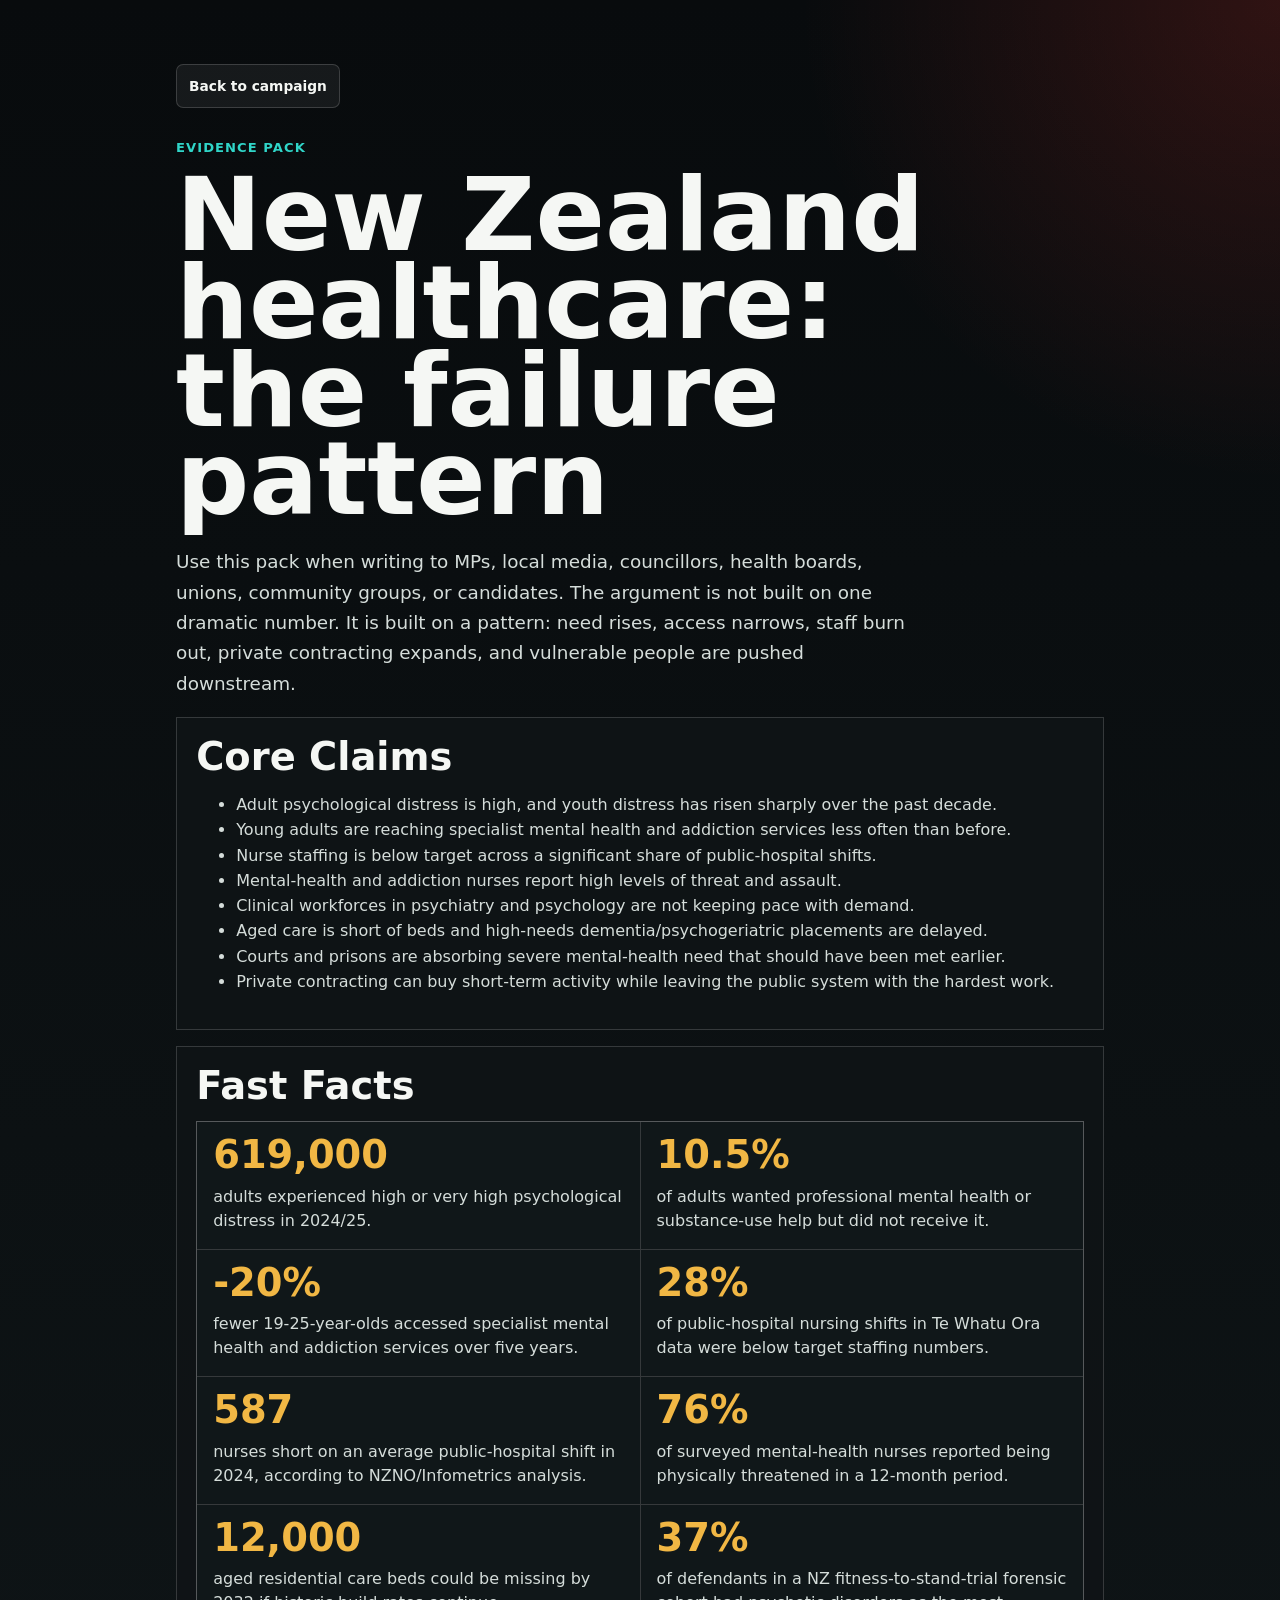
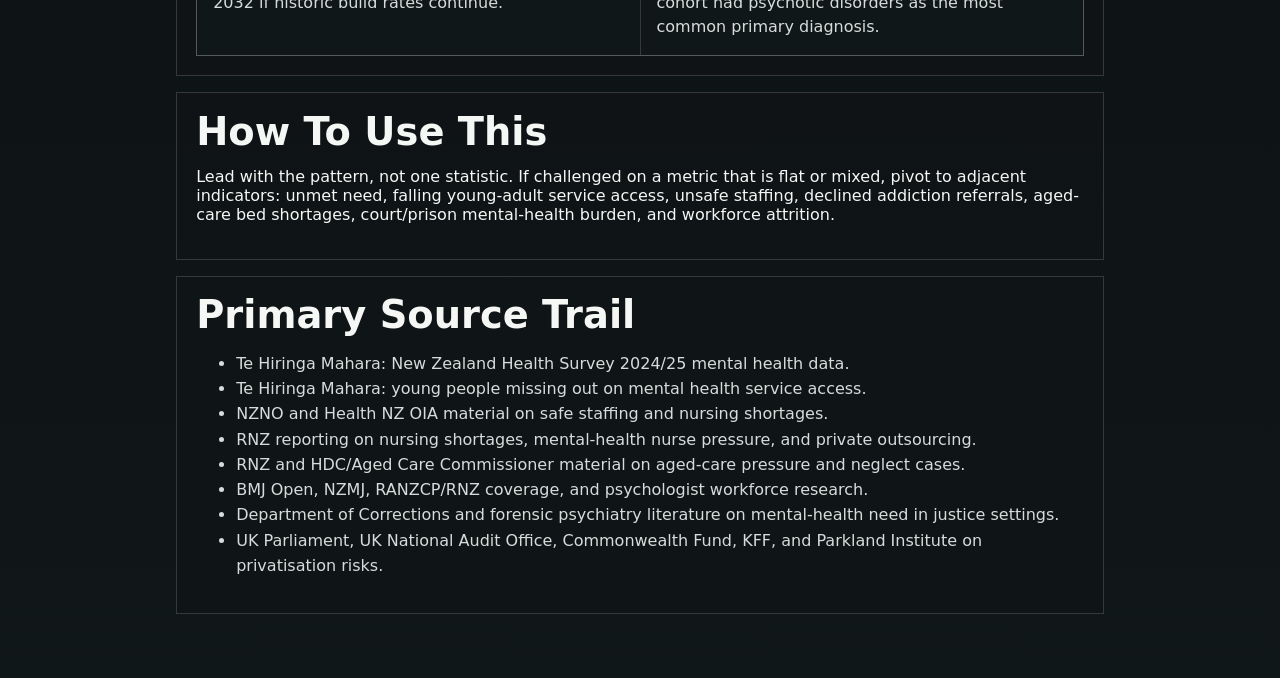
==== toolkit/evidence-pack.html @ 7e487094 "Initial healthcare awareness site" ====
<!doctype html>
<html lang="en-NZ">
  <head>
    <meta charset="utf-8" />
    <meta name="viewport" content="width=device-width, initial-scale=1" />
    <title>Evidence Pack | Code Red Aotearoa</title>
    <link rel="stylesheet" href="../styles.css" />
  </head>
  <body class="toolkit-page">
    <main class="toolkit-doc">
      <a class="back-link" href="../index.html#act">Back to campaign</a>
      <p class="section-kicker">Evidence pack</p>
      <h1>New Zealand healthcare: the failure pattern</h1>
      <p class="toolkit-lede">
        Use this pack when writing to MPs, local media, councillors, health boards, unions, community groups, or
        candidates. The argument is not built on one dramatic number. It is built on a pattern: need rises, access
        narrows, staff burn out, private contracting expands, and vulnerable people are pushed downstream.
      </p>

      <section class="toolkit-section">
        <h2>Core Claims</h2>
        <ul>
          <li>Adult psychological distress is high, and youth distress has risen sharply over the past decade.</li>
          <li>Young adults are reaching specialist mental health and addiction services less often than before.</li>
          <li>Nurse staffing is below target across a significant share of public-hospital shifts.</li>
          <li>Mental-health and addiction nurses report high levels of threat and assault.</li>
          <li>Clinical workforces in psychiatry and psychology are not keeping pace with demand.</li>
          <li>Aged care is short of beds and high-needs dementia/psychogeriatric placements are delayed.</li>
          <li>Courts and prisons are absorbing severe mental-health need that should have been met earlier.</li>
          <li>Private contracting can buy short-term activity while leaving the public system with the hardest work.</li>
        </ul>
      </section>

      <section class="toolkit-section">
        <h2>Fast Facts</h2>
        <dl class="fact-list">
          <div><dt>619,000</dt><dd>adults experienced high or very high psychological distress in 2024/25.</dd></div>
          <div><dt>10.5%</dt><dd>of adults wanted professional mental health or substance-use help but did not receive it.</dd></div>
          <div><dt>-20%</dt><dd>fewer 19-25-year-olds accessed specialist mental health and addiction services over five years.</dd></div>
          <div><dt>28%</dt><dd>of public-hospital nursing shifts in Te Whatu Ora data were below target staffing numbers.</dd></div>
          <div><dt>587</dt><dd>nurses short on an average public-hospital shift in 2024, according to NZNO/Infometrics analysis.</dd></div>
          <div><dt>76%</dt><dd>of surveyed mental-health nurses reported being physically threatened in a 12-month period.</dd></div>
          <div><dt>12,000</dt><dd>aged residential care beds could be missing by 2032 if historic build rates continue.</dd></div>
          <div><dt>37%</dt><dd>of defendants in a NZ fitness-to-stand-trial forensic cohort had psychotic disorders as the most common primary diagnosis.</dd></div>
        </dl>
      </section>

      <section class="toolkit-section">
        <h2>How To Use This</h2>
        <p>
          Lead with the pattern, not one statistic. If challenged on a metric that is flat or mixed, pivot to adjacent
          indicators: unmet need, falling young-adult service access, unsafe staffing, declined addiction referrals,
          aged-care bed shortages, court/prison mental-health burden, and workforce attrition.
        </p>
      </section>

      <section class="toolkit-section">
        <h2>Primary Source Trail</h2>
        <ul>
          <li>Te Hiringa Mahara: New Zealand Health Survey 2024/25 mental health data.</li>
          <li>Te Hiringa Mahara: young people missing out on mental health service access.</li>
          <li>NZNO and Health NZ OIA material on safe staffing and nursing shortages.</li>
          <li>RNZ reporting on nursing shortages, mental-health nurse pressure, and private outsourcing.</li>
          <li>RNZ and HDC/Aged Care Commissioner material on aged-care pressure and neglect cases.</li>
          <li>BMJ Open, NZMJ, RANZCP/RNZ coverage, and psychologist workforce research.</li>
          <li>Department of Corrections and forensic psychiatry literature on mental-health need in justice settings.</li>
          <li>UK Parliament, UK National Audit Office, Commonwealth Fund, KFF, and Parkland Institute on privatisation risks.</li>
        </ul>
      </section>
    </main>
  </body>
</html>
---- styles.css ----
:root {
  color-scheme: dark;
  --bg: #080b0d;
  --ink: #f5f7f4;
  --muted: #a8b1ae;
  --soft: rgba(255, 255, 255, 0.08);
  --line: rgba(255, 255, 255, 0.16);
  --red: #ff3b30;
  --red-deep: #9d1e22;
  --amber: #f1b744;
  --teal: #30d5c8;
  --green: #8bd17c;
  --panel: rgba(17, 24, 27, 0.76);
  --max: 1180px;
  font-family:
    Inter, ui-sans-serif, system-ui, -apple-system, BlinkMacSystemFont, "Segoe UI", sans-serif;
}

* {
  box-sizing: border-box;
}

html {
  scroll-behavior: smooth;
}

body {
  margin: 0;
  background:
    radial-gradient(circle at top right, rgba(48, 213, 200, 0.13), transparent 28rem),
    linear-gradient(180deg, #080b0d 0%, #0d1214 48%, #080b0d 100%);
  color: var(--ink);
  overflow-x: hidden;
}

a {
  color: inherit;
}

.topbar {
  position: fixed;
  z-index: 20;
  top: 0;
  left: 0;
  right: 0;
  display: flex;
  align-items: center;
  justify-content: space-between;
  gap: 1rem;
  padding: 0.85rem max(1rem, calc((100vw - var(--max)) / 2));
  border-bottom: 1px solid rgba(255, 255, 255, 0.1);
  background: rgba(8, 11, 13, 0.76);
  backdrop-filter: blur(18px);
}

.brand,
.nav-links {
  display: flex;
  align-items: center;
}

.brand {
  gap: 0.65rem;
  font-weight: 800;
  letter-spacing: 0;
  text-decoration: none;
}

.brand-mark {
  width: 1rem;
  height: 1rem;
  border: 3px solid var(--red);
  border-radius: 50%;
  box-shadow: 0 0 0 0.35rem rgba(255, 59, 48, 0.17);
}

.nav-links {
  gap: 1rem;
  color: var(--muted);
  font-size: 0.9rem;
}

.nav-links a {
  min-height: 2rem;
  display: inline-flex;
  align-items: center;
  text-decoration: none;
}

.nav-cta {
  padding: 0 0.8rem;
  border: 1px solid var(--line);
  border-radius: 999px;
  color: var(--ink);
}

.hero {
  position: relative;
  min-height: 92svh;
  display: grid;
  align-items: center;
  overflow: hidden;
  padding: 7rem max(1.2rem, calc((100vw - var(--max)) / 2)) 5rem;
}

.hero img,
.hero-overlay {
  position: absolute;
  inset: 0;
}

.hero img {
  width: 100%;
  height: 100%;
  object-fit: cover;
}

.hero-overlay {
  background:
    linear-gradient(90deg, rgba(8, 11, 13, 0.95) 0%, rgba(8, 11, 13, 0.72) 39%, rgba(8, 11, 13, 0.18) 100%),
    linear-gradient(0deg, var(--bg) 0%, transparent 28%, transparent 100%);
}

.hero-content,
.hero-stat {
  position: relative;
}

.hero-content {
  width: 100%;
  max-width: 760px;
  min-width: 0;
}

.eyebrow,
.section-kicker {
  margin: 0 0 1rem;
  color: var(--teal);
  font-size: 0.82rem;
  font-weight: 800;
  letter-spacing: 0.08em;
  text-transform: uppercase;
}

h1,
h2,
h3,
p {
  margin-top: 0;
}

h1 {
  max-width: 13ch;
  margin-bottom: 1.25rem;
  font-size: clamp(4rem, 8.2vw, 8.7rem);
  line-height: 0.82;
  letter-spacing: 0;
  text-wrap: balance;
}

.hero-copy {
  max-width: 640px;
  color: #d9dfdc;
  font-size: clamp(1.1rem, 2vw, 1.45rem);
  line-height: 1.45;
}

.hero-actions,
.funding-layout,
.split-intro,
.data-grid,
.quote-grid,
.story-grid {
  display: grid;
  gap: 1rem;
}

.hero-actions {
  grid-template-columns: repeat(2, minmax(0, max-content));
  margin-top: 2rem;
}

.button,
.action-card button {
  min-height: 3.05rem;
  display: inline-flex;
  align-items: center;
  justify-content: center;
  padding: 0 1.1rem;
  border-radius: 0.5rem;
  font-weight: 800;
  text-decoration: none;
  border: 1px solid var(--line);
}

.primary,
.action-card button {
  border-color: transparent;
  background: var(--red);
  color: white;
  box-shadow: 0 1rem 3rem rgba(255, 59, 48, 0.26);
}

.secondary {
  background: rgba(255, 255, 255, 0.08);
}

.hero-stat {
  width: min(25rem, calc(100vw - 2.4rem));
  position: absolute;
  right: max(1.2rem, calc((100vw - var(--max)) / 2));
  bottom: 2rem;
  padding: 1rem;
  border-left: 4px solid var(--red);
  background: rgba(8, 11, 13, 0.72);
  backdrop-filter: blur(18px);
}

.hero-stat strong {
  display: block;
  font-size: 3.2rem;
  line-height: 1;
}

.hero-stat span {
  color: var(--muted);
}

.impact-strip {
  width: min(var(--max), calc(100% - 2.4rem));
  display: grid;
  grid-template-columns: repeat(4, 1fr);
  gap: 1px;
  margin: -2.5rem auto 0;
  position: relative;
  z-index: 3;
  border: 1px solid var(--line);
  background: var(--line);
}

.impact-strip article {
  min-height: 13rem;
  padding: 1.25rem;
  background: rgba(15, 20, 22, 0.96);
}

.impact-strip span {
  display: block;
  margin-bottom: 1.5rem;
  color: var(--amber);
  font-size: clamp(2.4rem, 5vw, 4.6rem);
  font-weight: 900;
  line-height: 0.9;
}

.impact-strip p,
.note,
.sources,
.action-card p {
  color: var(--muted);
}

.failure-thesis {
  width: min(var(--max), calc(100% - 2.4rem));
  margin: 5rem auto 0;
  padding: 2rem;
  border: 1px solid rgba(255, 59, 48, 0.45);
  background:
    linear-gradient(120deg, rgba(255, 59, 48, 0.18), rgba(48, 213, 200, 0.08)),
    rgba(17, 24, 27, 0.82);
}

.failure-thesis h2 {
  max-width: 13ch;
  color: var(--ink);
}

.failure-thesis p {
  max-width: 64rem;
  margin: 1.2rem 0 0;
  color: #dbe3e0;
  font-size: 1.12rem;
  line-height: 1.65;
}

.section {
  width: min(var(--max), calc(100% - 2.4rem));
  margin: 0 auto;
  padding: 6rem 0 0;
}

.split-intro {
  grid-template-columns: minmax(0, 1.1fr) minmax(20rem, 0.9fr);
  align-items: end;
  margin-bottom: 1.5rem;
}

h2 {
  margin-bottom: 0;
  font-size: clamp(2.4rem, 5vw, 5.3rem);
  line-height: 0.95;
  letter-spacing: 0;
}

.split-intro p,
.diagnosis-band p,
.cta p {
  color: #c7cfcc;
  font-size: 1.05rem;
  line-height: 1.65;
}

.data-grid {
  grid-template-columns: 1.25fr 0.75fr;
}

.panel,
.quote-card,
.story-grid article,
.action-card {
  border: 1px solid var(--line);
  background: var(--panel);
  backdrop-filter: blur(18px);
}

.panel {
  min-height: 22rem;
  padding: 1.2rem;
}

.wide {
  grid-column: span 1;
}

.panel-head {
  display: flex;
  justify-content: space-between;
  gap: 1rem;
  margin-bottom: 2rem;
}

.panel h3,
.story-grid h3 {
  font-size: 1.2rem;
  line-height: 1.15;
}

.panel-head p {
  max-width: 16rem;
  color: var(--muted);
  font-size: 0.9rem;
  text-align: right;
}

.capacity-chart {
  display: grid;
  gap: 1.3rem;
}

.bar-row {
  display: grid;
  grid-template-columns: 11rem minmax(0, 1fr) 4rem;
  align-items: center;
  gap: 1rem;
}

.bar-row span,
.sector-list span {
  color: #dce3e0;
  font-weight: 700;
}

.bar-track {
  height: 1rem;
  overflow: hidden;
  border-radius: 999px;
  background: rgba(255, 255, 255, 0.08);
}

.bar-track i,
.sector-list i {
  display: block;
  width: var(--size);
  height: 100%;
  background: linear-gradient(90deg, var(--teal), var(--amber));
}

.danger .bar-track i {
  background: linear-gradient(90deg, var(--red), var(--amber));
}

.bar-row b {
  color: var(--amber);
  text-align: right;
}

.note {
  margin: 1.25rem 0 0;
  font-size: 0.92rem;
  line-height: 1.55;
}

.staffing-meter {
  min-height: 13rem;
  display: grid;
  place-items: center;
  align-content: center;
  gap: 0.4rem;
  border: 1px solid rgba(255, 59, 48, 0.35);
  background:
    radial-gradient(circle, rgba(255, 59, 48, 0.28), transparent 58%),
    rgba(255, 255, 255, 0.04);
  text-align: center;
}

.staffing-meter strong {
  color: var(--red);
  font-size: clamp(5rem, 10vw, 8rem);
  line-height: 0.8;
}

.staffing-meter span {
  color: #dce3e0;
  font-weight: 900;
  text-transform: uppercase;
}

.axis-labels {
  display: flex;
  justify-content: space-between;
  margin-top: 0.6rem;
  color: var(--muted);
  font-size: 0.8rem;
}

.mini-bars {
  height: 14rem;
  display: grid;
  grid-template-columns: repeat(4, 1fr);
  align-items: end;
  gap: 0.7rem;
}

.mini-bars div {
  height: 100%;
  display: grid;
  grid-template-rows: 1fr auto auto;
  align-items: end;
  gap: 0.45rem;
}

.mini-bars i {
  width: 100%;
  display: block;
  border-radius: 0.35rem 0.35rem 0 0;
  background: linear-gradient(180deg, var(--red), var(--red-deep));
}

.mini-bars span {
  font-weight: 900;
}

.mini-bars em {
  color: var(--muted);
  font-size: 0.78rem;
  font-style: normal;
}

.diagnosis-band,
.cta {
  width: min(var(--max), calc(100% - 2.4rem));
  display: grid;
  grid-template-columns: 1fr 1fr;
  gap: 2rem;
  align-items: center;
  margin: 6rem auto 0;
  padding: 2rem;
  border-top: 1px solid var(--line);
  border-bottom: 1px solid var(--line);
  background: linear-gradient(90deg, rgba(48, 213, 200, 0.13), rgba(255, 59, 48, 0.08));
}

.quote-grid,
.clinical-grid,
.privatisation-grid,
.elder-grid,
.proof-grid,
.justice-grid,
.nurse-pressure-grid {
  grid-template-columns: repeat(3, 1fr);
}

.clinical-grid,
.privatisation-grid,
.elder-grid,
.proof-grid,
.justice-grid,
.nurse-pressure-grid {
  display: grid;
  gap: 1rem;
}

.proof-grid,
.justice-grid {
  grid-template-columns: repeat(4, 1fr);
}

.proof-grid article,
.justice-grid article {
  min-height: 16rem;
  padding: 1rem;
  border-top: 4px solid var(--red);
  background: rgba(15, 20, 22, 0.94);
}

.proof-grid span,
.justice-grid span {
  color: var(--teal);
  font-size: 0.78rem;
  font-weight: 900;
  text-transform: uppercase;
}

.proof-grid strong,
.justice-grid strong {
  display: block;
  margin: 1.4rem 0 0.9rem;
  color: var(--amber);
  font-size: clamp(2.7rem, 5vw, 4.6rem);
  line-height: 0.86;
}

.proof-grid p,
.justice-grid p {
  color: #d2dad7;
  line-height: 1.5;
}

.justice-warning {
  margin: 1rem 0 0;
}

.justice-warning h3 {
  max-width: 15ch;
}

.privatisation-grid {
  grid-template-columns: repeat(4, 1fr);
}

.challenge-card {
  margin-bottom: 1rem;
  padding: 1.4rem;
  border: 1px solid rgba(255, 59, 48, 0.5);
  background:
    linear-gradient(90deg, rgba(255, 59, 48, 0.18), rgba(241, 183, 68, 0.08)),
    rgba(17, 24, 27, 0.82);
}

.challenge-card h3 {
  margin-bottom: 0.8rem;
  color: var(--red);
  font-size: clamp(2.2rem, 5vw, 4.7rem);
  line-height: 0.9;
}

.challenge-card p {
  max-width: 67rem;
  color: #e5ebe8;
  font-size: 1.1rem;
  line-height: 1.62;
}

.clinical-card {
  min-height: 20rem;
  padding: 1.2rem;
  border: 1px solid var(--line);
  background:
    linear-gradient(180deg, rgba(48, 213, 200, 0.1), rgba(255, 255, 255, 0.03)),
    var(--panel);
  backdrop-filter: blur(18px);
}

.clinical-card span {
  color: var(--teal);
  font-size: 0.78rem;
  font-weight: 800;
  text-transform: uppercase;
}

.clinical-card h3 {
  margin: 1rem 0;
  color: var(--amber);
  font-size: clamp(1.55rem, 2.8vw, 2.65rem);
  line-height: 0.96;
}

.clinical-card p {
  color: #d3dbd8;
  line-height: 1.58;
}

.clinician-quote {
  border-color: rgba(48, 213, 200, 0.36);
}

.alert-panel {
  min-height: 18rem;
}

.alert-panel span {
  color: var(--teal);
  font-size: 0.78rem;
  font-weight: 800;
  text-transform: uppercase;
}

.alert-panel strong {
  display: block;
  margin: 1.3rem 0 1rem;
  color: var(--amber);
  font-size: clamp(3rem, 6vw, 5.6rem);
  line-height: 0.85;
}

.alert-panel p {
  color: #d3dbd8;
  line-height: 1.55;
}

.quote-card {
  min-height: 14rem;
  display: flex;
  flex-direction: column;
  justify-content: space-between;
  padding: 1.2rem;
}

.nurse-pressure-grid {
  margin-bottom: 1rem;
}

.hard-quote-wall {
  display: grid;
  grid-template-columns: repeat(6, 1fr);
  gap: 1px;
  margin-bottom: 1rem;
  border: 1px solid rgba(255, 59, 48, 0.38);
  background: rgba(255, 59, 48, 0.38);
}

.hard-quote-wall article {
  min-height: 14rem;
  display: flex;
  flex-direction: column;
  justify-content: space-between;
  padding: 1rem;
  background:
    linear-gradient(180deg, rgba(255, 59, 48, 0.13), rgba(15, 20, 22, 0.98)),
    #0f1416;
}

.hard-quote-wall p {
  margin: 0;
  color: var(--ink);
  font-size: clamp(1.35rem, 2.2vw, 2rem);
  font-weight: 900;
  line-height: 0.98;
}

.hard-quote-wall span {
  color: var(--muted);
  font-size: 0.78rem;
  line-height: 1.35;
}

.quote-card p {
  font-size: clamp(1.35rem, 2.5vw, 2.1rem);
  font-weight: 900;
  line-height: 1;
}

.quote-card span,
.story-grid span {
  color: var(--teal);
  font-size: 0.78rem;
  font-weight: 800;
  text-transform: uppercase;
}

.story-grid {
  grid-template-columns: repeat(3, 1fr);
  margin-top: 1rem;
}

.elder-stories {
  margin-top: 1rem;
}

.privatisation-warnings {
  display: grid;
  grid-template-columns: repeat(3, 1fr);
  gap: 1px;
  margin-top: 1rem;
  border: 1px solid var(--line);
  background: var(--line);
}

.privatisation-warnings article {
  padding: 1rem;
  background: rgba(15, 20, 22, 0.96);
}

.privatisation-warnings span {
  display: block;
  margin-bottom: 0.75rem;
  color: var(--red);
  font-size: 0.82rem;
  font-weight: 900;
  text-transform: uppercase;
}

.privatisation-warnings p {
  margin: 0;
  color: #d3dbd8;
  line-height: 1.55;
}

.story-grid article {
  padding: 1.2rem;
}

.story-grid p {
  color: var(--muted);
  line-height: 1.55;
}

.funding-layout {
  grid-template-columns: 0.8fr 1.2fr;
}

.donut {
  width: min(17rem, 100%);
  aspect-ratio: 1;
  display: grid;
  place-items: center;
  margin: 1.5rem auto;
  border-radius: 50%;
  background:
    radial-gradient(circle, #101719 0 48%, transparent 49%),
    conic-gradient(var(--red) 0 27%, var(--teal) 27% 52%, var(--amber) 52% 59%, rgba(255, 255, 255, 0.15) 59% 100%);
  text-align: center;
}

.donut strong {
  color: var(--amber);
}

.sector-list {
  display: grid;
  gap: 1rem;
  margin-top: 1.6rem;
}

.sector-list div {
  display: grid;
  grid-template-columns: 10rem 1fr 8rem;
  gap: 1rem;
  align-items: center;
}

.sector-list i {
  height: 0.85rem;
  border-radius: 999px;
}

.sector-list b {
  color: var(--amber);
  text-align: right;
}

.cta {
  grid-template-columns: 1.1fr 0.9fr;
  padding: 4rem 2rem;
  border: 1px solid var(--line);
}

.action-card {
  display: grid;
  gap: 0.9rem;
  padding: 1.2rem;
}

.action-card label {
  display: grid;
  gap: 0.35rem;
  color: var(--muted);
  font-size: 0.85rem;
  font-weight: 800;
}

.action-card input {
  width: 100%;
  min-height: 3rem;
  border: 1px solid var(--line);
  border-radius: 0.45rem;
  background: rgba(255, 255, 255, 0.08);
  color: var(--ink);
  font: inherit;
  padding: 0 0.9rem;
}

.action-card button {
  width: 100%;
  cursor: pointer;
  font: inherit;
}

.mp-result {
  display: none;
  gap: 0.6rem;
  padding: 1rem;
  border: 1px solid rgba(48, 213, 200, 0.32);
  background: rgba(48, 213, 200, 0.08);
}

.mp-result:not(:empty) {
  display: grid;
}

.mp-result strong {
  color: var(--ink);
  font-size: 1.35rem;
  line-height: 1;
}

.mp-result p {
  margin: 0;
  color: #d5ddda;
  line-height: 1.45;
}

.mp-result a {
  min-height: 2.65rem;
  display: inline-flex;
  align-items: center;
  justify-content: center;
  padding: 0 0.85rem;
  border: 1px solid var(--line);
  border-radius: 0.45rem;
  background: rgba(255, 255, 255, 0.08);
  color: var(--ink);
  font-weight: 900;
  text-decoration: none;
}

.mp-result a:first-of-type {
  border-color: transparent;
  background: var(--red);
}

.toolkit-links {
  display: grid;
  grid-template-columns: repeat(3, 1fr);
  gap: 0.5rem;
}

.toolkit-links a,
.back-link {
  min-height: 2.75rem;
  display: inline-flex;
  align-items: center;
  justify-content: center;
  padding: 0 0.75rem;
  border: 1px solid var(--line);
  border-radius: 0.45rem;
  background: rgba(255, 255, 255, 0.06);
  color: var(--ink);
  font-size: 0.86rem;
  font-weight: 900;
  text-align: center;
  text-decoration: none;
}

.toolkit-page {
  background:
    radial-gradient(circle at top right, rgba(255, 59, 48, 0.16), transparent 30rem),
    linear-gradient(180deg, #080b0d 0%, #101719 100%);
}

.toolkit-doc {
  width: min(58rem, calc(100% - 2.4rem));
  margin: 0 auto;
  padding: 4rem 0;
}

.toolkit-doc h1 {
  max-width: 11ch;
  margin-bottom: 1.5rem;
  font-size: clamp(3.2rem, 8vw, 6.6rem);
  line-height: 0.86;
}

.toolkit-lede {
  max-width: 46rem;
  color: #d5ddda;
  font-size: 1.15rem;
  line-height: 1.65;
}

.back-link {
  width: max-content;
  margin-bottom: 2rem;
}

.toolkit-section,
.email-template {
  margin-top: 1rem;
  padding: 1.2rem;
  border: 1px solid var(--line);
  background: rgba(15, 20, 22, 0.88);
}

.toolkit-section h2 {
  margin-bottom: 1rem;
  font-size: clamp(1.65rem, 3vw, 2.6rem);
  line-height: 1;
}

.toolkit-section li,
.email-template li,
.email-template p {
  color: #d5ddda;
  line-height: 1.58;
}

.fact-list {
  display: grid;
  grid-template-columns: repeat(2, 1fr);
  gap: 1px;
  margin: 0;
  background: var(--line);
  border: 1px solid var(--line);
}

.fact-list div {
  padding: 1rem;
  background: #101719;
}

.fact-list dt {
  color: var(--amber);
  font-size: 2.4rem;
  font-weight: 900;
  line-height: 0.9;
}

.fact-list dd {
  margin: 0.75rem 0 0;
  color: #d5ddda;
  line-height: 1.5;
}

.sources {
  width: min(var(--max), calc(100% - 2.4rem));
  margin: 0 auto;
  padding: 4rem 0;
}

.sources h2 {
  margin-bottom: 1rem;
  font-size: 1.5rem;
  line-height: 1.1;
}

.sources ul {
  columns: 2;
  margin: 0;
  padding-left: 1.2rem;
}

.sources li {
  break-inside: avoid;
  margin-bottom: 0.55rem;
  line-height: 1.4;
}

.sources a {
  color: #d7dedb;
}

@media (max-width: 920px) {
  .nav-links {
    display: none;
  }

  .hero {
    min-height: 100svh;
    padding-left: 1.2rem;
    padding-right: 1.2rem;
  }

  .hero-content,
  .hero-copy {
    max-width: min(calc(100vw - 2.4rem), 21.5rem);
  }

  h1 {
    max-width: 100%;
    font-size: clamp(2.95rem, 13vw, 4.4rem);
    line-height: 0.9;
  }

  .eyebrow {
    max-width: 21.5rem;
    font-size: 0.76rem;
  }

  .hero-actions,
  .impact-strip,
  .split-intro,
  .data-grid,
  .quote-grid,
  .clinical-grid,
  .privatisation-grid,
  .elder-grid,
  .proof-grid,
  .justice-grid,
  .nurse-pressure-grid,
  .hard-quote-wall,
  .story-grid,
  .funding-layout,
  .privatisation-warnings,
  .diagnosis-band,
  .cta {
    grid-template-columns: 1fr;
  }

  .hero-stat {
    position: relative;
    right: auto;
    bottom: auto;
    justify-self: start;
    margin-top: 2rem;
  }

  .impact-strip {
    margin-top: 0;
  }

  .impact-strip article {
    min-height: 10rem;
  }

  .panel-head,
  .bar-row,
  .sector-list div {
    grid-template-columns: 1fr;
  }

  .panel-head p,
  .bar-row b,
  .sector-list b {
    text-align: left;
  }

  .sources ul {
    columns: 1;
  }
}

@media (max-width: 520px) {
  .hero-actions {
    grid-template-columns: 1fr;
  }

  .toolkit-links,
  .fact-list {
    grid-template-columns: 1fr;
  }

  .section,
  .failure-thesis,
  .diagnosis-band,
  .cta,
  .sources,
  .impact-strip {
    width: min(100% - 1rem, var(--max));
  }

  .diagnosis-band,
  .cta {
    padding: 1.2rem;
  }
}
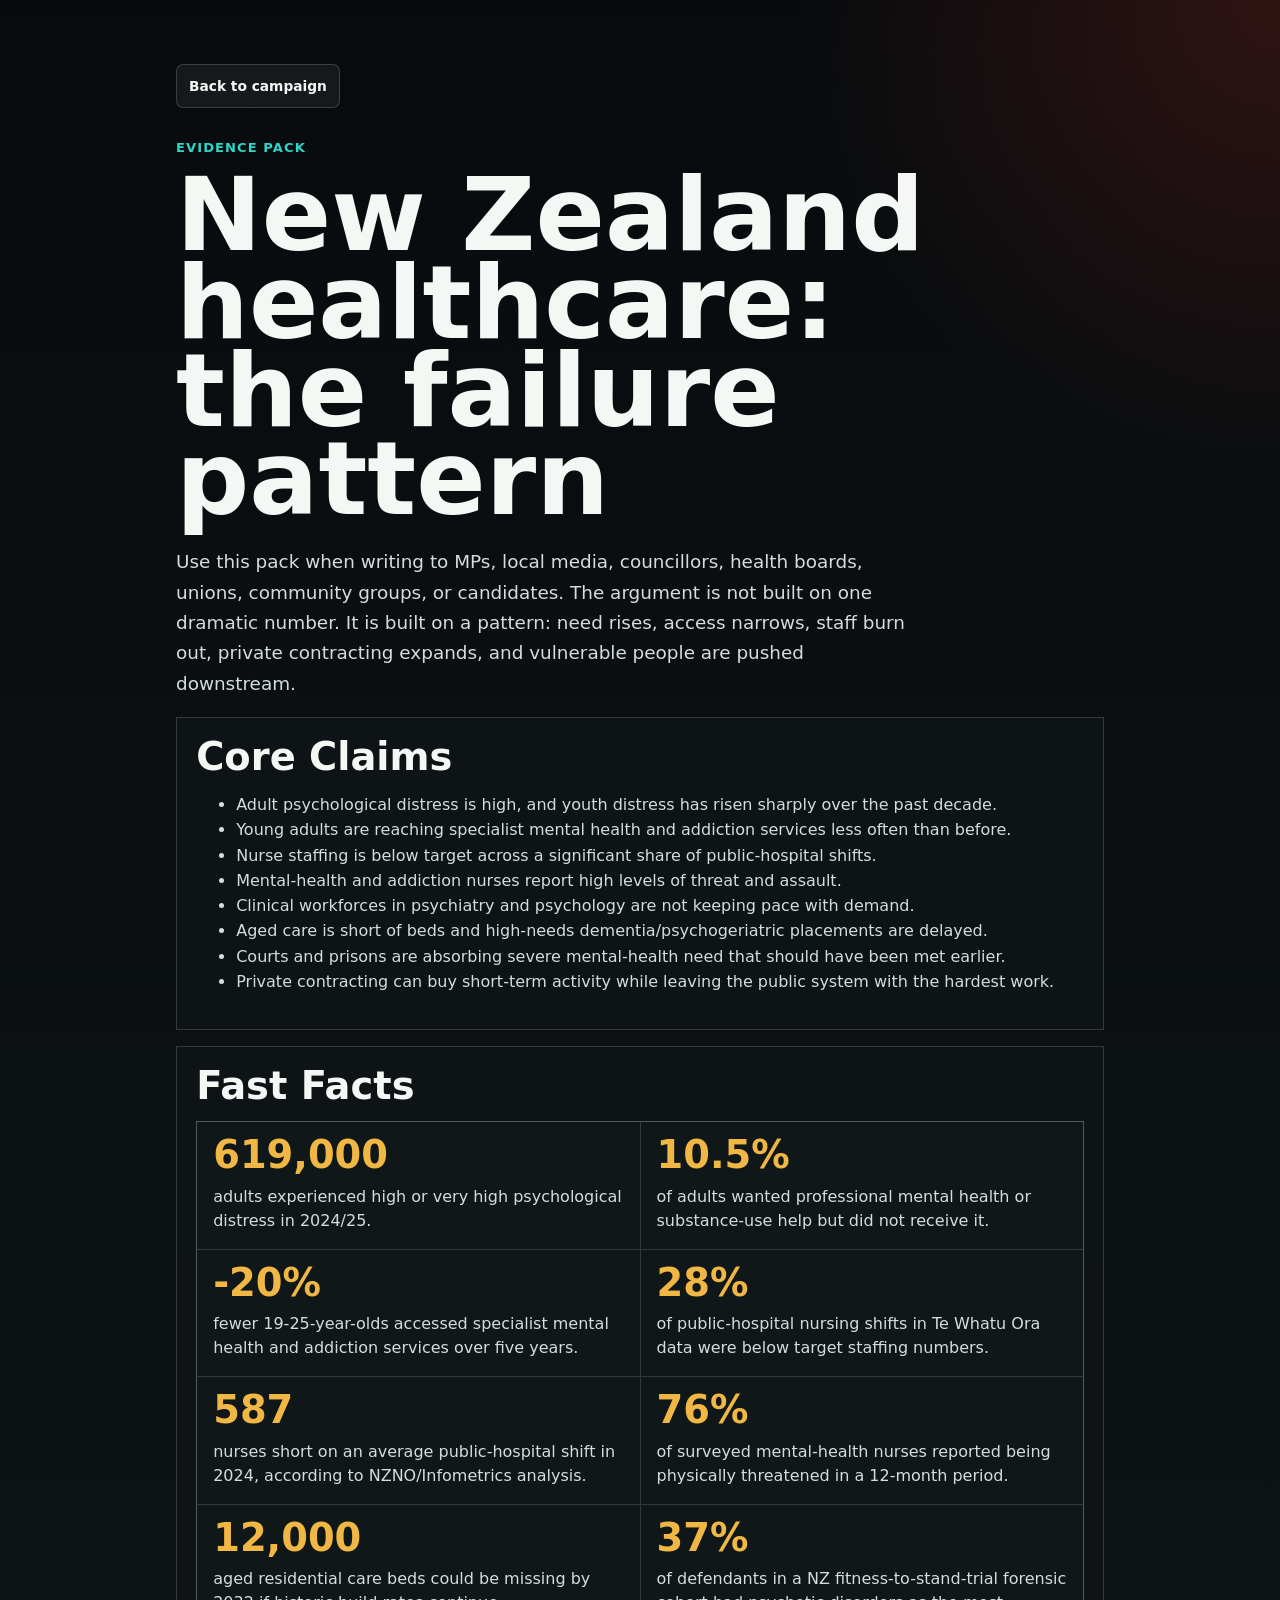
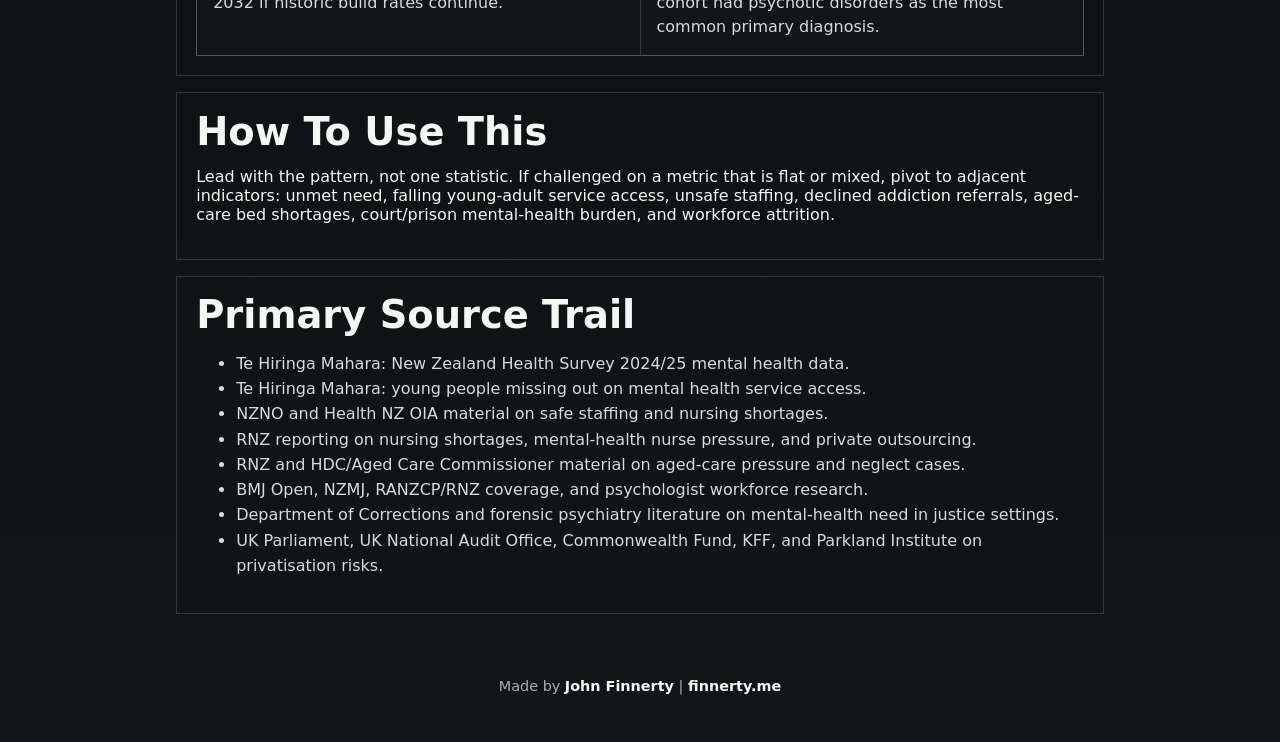
==== commit ce70f282: "Add entity metadata and sitemap" ====
--- a/toolkit/evidence-pack.html
+++ b/toolkit/evidence-pack.html
@@ -4,6 +4,15 @@
     <meta charset="utf-8" />
     <meta name="viewport" content="width=device-width, initial-scale=1" />
     <title>Evidence Pack | Code Red Aotearoa</title>
+    <meta
+      name="description"
+      content="Evidence pack for Code Red Aotearoa, with sourced New Zealand healthcare pressure points and campaign messaging."
+    />
+    <meta name="author" content="John Finnerty" />
+    <link rel="canonical" href="https://johnfinnertynz.github.io/code-red-aotearoa/toolkit/evidence-pack.html" />
+    <link rel="icon" href="../assets/favicon.svg" type="image/svg+xml" />
+    <link rel="icon" href="../assets/favicon-32.png" sizes="32x32" type="image/png" />
+    <link rel="apple-touch-icon" href="../assets/apple-touch-icon.png" />
     <link rel="stylesheet" href="../styles.css" />
   </head>
   <body class="toolkit-page">
@@ -68,5 +77,9 @@
         </ul>
       </section>
     </main>
+    <footer class="site-credit">
+      Made by <a href="https://www.johnfinnerty.co.nz/">John Finnerty</a> |
+      <a href="https://finnerty.me/">finnerty.me</a>
+    </footer>
   </body>
 </html>
--- a/styles.css
+++ b/styles.css
@@ -283,6 +283,51 @@
   line-height: 1.65;
 }
 
+[data-panel][hidden] {
+  display: none;
+}
+
+.topic-switcher {
+  width: min(var(--max), calc(100% - 2.4rem));
+  display: grid;
+  grid-template-columns: minmax(0, 0.8fr) minmax(0, 1.2fr);
+  gap: 1.5rem;
+  align-items: end;
+  margin: 5rem auto 0;
+  padding: 1.2rem;
+  border: 1px solid var(--line);
+  background: rgba(15, 20, 22, 0.82);
+}
+
+.topic-switcher h2 {
+  font-size: clamp(2rem, 4vw, 3.8rem);
+}
+
+.topic-tabs {
+  display: grid;
+  grid-template-columns: repeat(5, 1fr);
+  gap: 0.5rem;
+}
+
+.topic-tabs button {
+  min-height: 3rem;
+  border: 1px solid var(--line);
+  border-radius: 0.45rem;
+  background: rgba(255, 255, 255, 0.06);
+  color: var(--muted);
+  cursor: pointer;
+  font: inherit;
+  font-size: 0.86rem;
+  font-weight: 900;
+}
+
+.topic-tabs button[aria-selected="true"],
+.nav-links a.is-active {
+  border-color: transparent;
+  background: var(--red);
+  color: var(--ink);
+}
+
 .section {
   width: min(var(--max), calc(100% - 2.4rem));
   margin: 0 auto;
@@ -490,6 +535,13 @@
   grid-template-columns: repeat(3, 1fr);
 }
 
+.quote-grid {
+  grid-template-columns: repeat(5, 1fr);
+  gap: 1px;
+  border: 1px solid var(--line);
+  background: var(--line);
+}
+
 .clinical-grid,
 .privatisation-grid,
 .elder-grid,
@@ -629,11 +681,12 @@
 }
 
 .quote-card {
-  min-height: 14rem;
+  min-height: 9.5rem;
   display: flex;
   flex-direction: column;
   justify-content: space-between;
-  padding: 1.2rem;
+  padding: 0.85rem;
+  background: rgba(15, 20, 22, 0.96);
 }
 
 .nurse-pressure-grid {
@@ -650,11 +703,11 @@
 }
 
 .hard-quote-wall article {
-  min-height: 14rem;
+  min-height: 9.8rem;
   display: flex;
   flex-direction: column;
   justify-content: space-between;
-  padding: 1rem;
+  padding: 0.85rem;
   background:
     linear-gradient(180deg, rgba(255, 59, 48, 0.13), rgba(15, 20, 22, 0.98)),
     #0f1416;
@@ -663,27 +716,27 @@
 .hard-quote-wall p {
   margin: 0;
   color: var(--ink);
-  font-size: clamp(1.35rem, 2.2vw, 2rem);
+  font-size: clamp(1.05rem, 1.45vw, 1.45rem);
   font-weight: 900;
-  line-height: 0.98;
+  line-height: 1.05;
 }
 
 .hard-quote-wall span {
   color: var(--muted);
-  font-size: 0.78rem;
-  line-height: 1.35;
+  font-size: 0.68rem;
+  line-height: 1.25;
 }
 
 .quote-card p {
-  font-size: clamp(1.35rem, 2.5vw, 2.1rem);
+  font-size: clamp(1.05rem, 1.65vw, 1.45rem);
   font-weight: 900;
-  line-height: 1;
+  line-height: 1.05;
 }
 
 .quote-card span,
 .story-grid span {
   color: var(--teal);
-  font-size: 0.78rem;
+  font-size: 0.68rem;
   font-weight: 800;
   text-transform: uppercase;
 }
@@ -967,9 +1020,13 @@
   padding: 4rem 0;
 }
 
-.sources h2 {
+.sources summary {
+  cursor: pointer;
+  list-style-position: inside;
   margin-bottom: 1rem;
+  color: var(--ink);
   font-size: 1.5rem;
+  font-weight: 900;
   line-height: 1.1;
 }
 
@@ -989,6 +1046,25 @@
   color: #d7dedb;
 }
 
+.site-credit {
+  width: min(var(--max), calc(100% - 2.4rem));
+  margin: 0 auto;
+  padding: 0 0 3rem;
+  color: var(--muted);
+  font-size: 0.9rem;
+  text-align: center;
+}
+
+.site-credit a {
+  color: var(--ink);
+  font-weight: 900;
+  text-decoration: none;
+}
+
+.site-credit a:hover {
+  color: var(--teal);
+}
+
 @media (max-width: 920px) {
   .nav-links {
     display: none;
@@ -1019,6 +1095,7 @@
   .hero-actions,
   .impact-strip,
   .split-intro,
+  .topic-switcher,
   .data-grid,
   .quote-grid,
   .clinical-grid,
@@ -1067,6 +1144,20 @@
   .sources ul {
     columns: 1;
   }
+
+  .quote-grid,
+  .hard-quote-wall {
+    grid-template-columns: 1fr 1fr;
+  }
+
+  .quote-card,
+  .hard-quote-wall article {
+    min-height: 8.5rem;
+  }
+
+  .topic-tabs {
+    grid-template-columns: repeat(2, 1fr);
+  }
 }
 
 @media (max-width: 520px) {
@@ -1079,8 +1170,24 @@
     grid-template-columns: 1fr;
   }
 
+  .topic-tabs {
+    grid-template-columns: 1fr;
+  }
+
+  .quote-grid,
+  .hard-quote-wall {
+    grid-template-columns: 1fr;
+  }
+
+  .quote-card,
+  .hard-quote-wall article {
+    min-height: auto;
+    gap: 1.2rem;
+  }
+
   .section,
   .failure-thesis,
+  .topic-switcher,
   .diagnosis-band,
   .cta,
   .sources,
